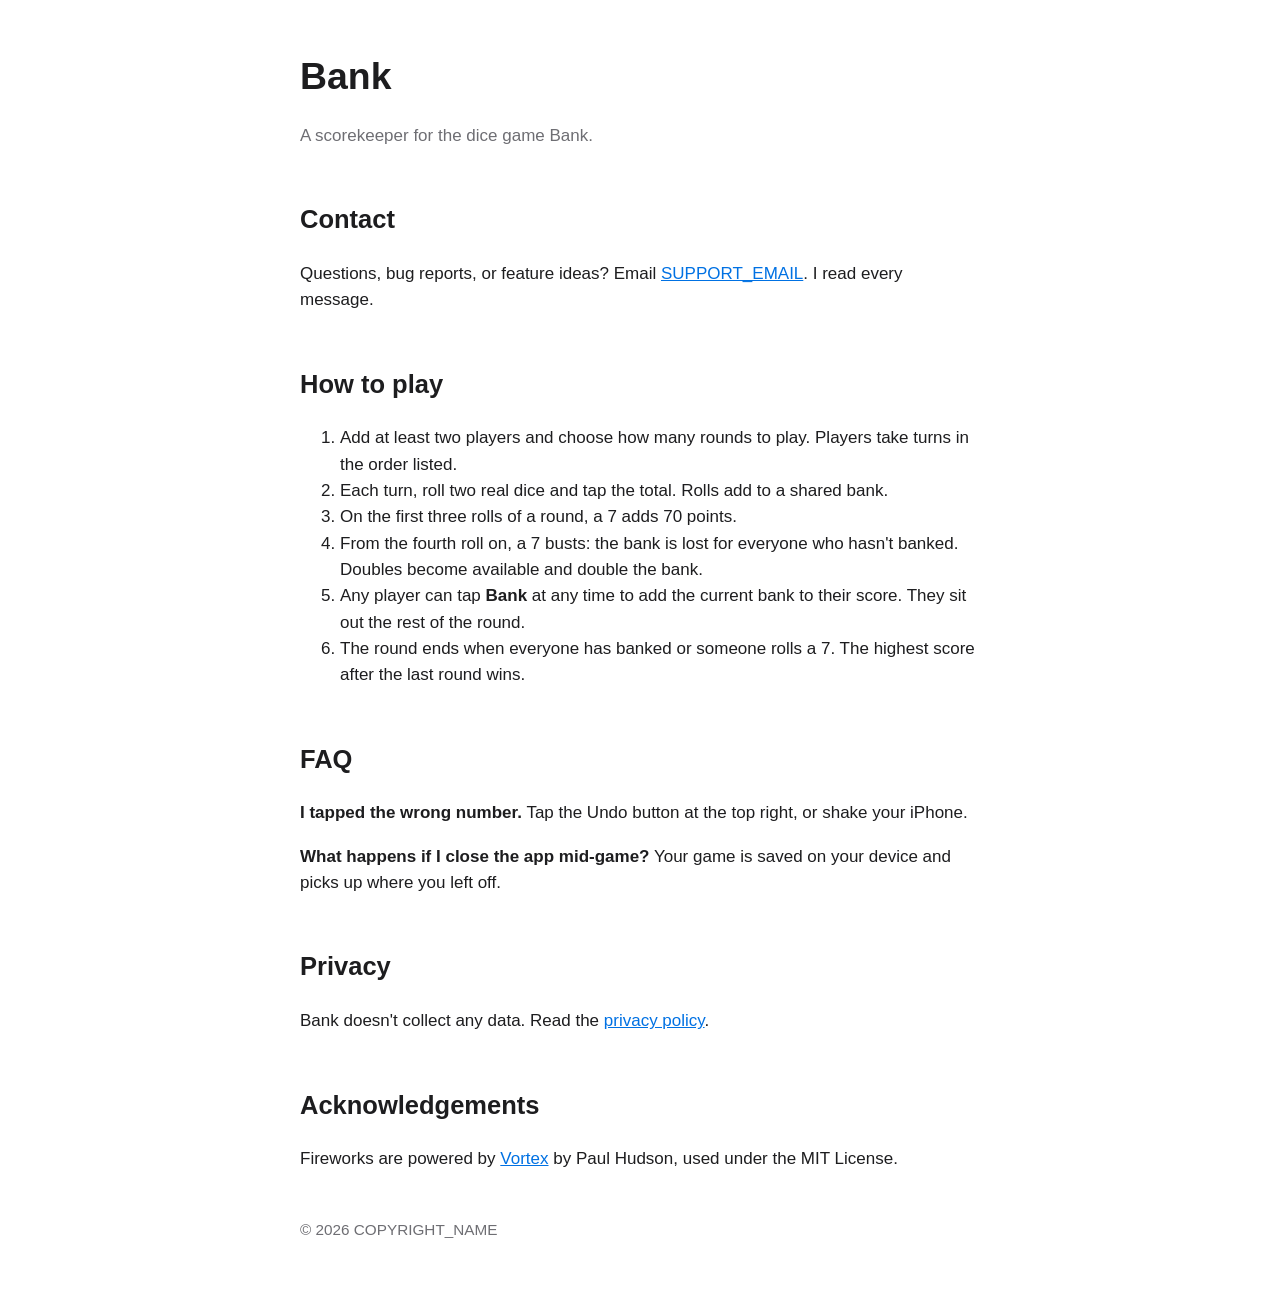
==== bank/index.html @ 3bd2f14f "Add static files" ====
<!doctype html>
<html lang="en">
<head>
  <meta charset="utf-8">
  <meta name="viewport" content="width=device-width, initial-scale=1">
  <title>Bank – Support</title>
  <link rel="stylesheet" href="style.css">
</head>
<body>
<main>
  <h1>Bank</h1>
  <p class="subtitle">A scorekeeper for the dice game Bank.</p>

  <h2>Contact</h2>
  <p>Questions, bug reports, or feature ideas? Email <a href="mailto:SUPPORT_EMAIL">SUPPORT_EMAIL</a>. I read every message.</p>

  <h2>How to play</h2>
  <ol>
    <li>Add at least two players and choose how many rounds to play. Players take turns in the order listed.</li>
    <li>Each turn, roll two real dice and tap the total. Rolls add to a shared bank.</li>
    <li>On the first three rolls of a round, a 7 adds 70 points.</li>
    <li>From the fourth roll on, a 7 busts: the bank is lost for everyone who hasn't banked. Doubles become available and double the bank.</li>
    <li>Any player can tap <strong>Bank</strong> at any time to add the current bank to their score. They sit out the rest of the round.</li>
    <li>The round ends when everyone has banked or someone rolls a 7. The highest score after the last round wins.</li>
  </ol>

  <h2>FAQ</h2>
  <p><strong>I tapped the wrong number.</strong> Tap the Undo button at the top right, or shake your iPhone.</p>
  <p><strong>What happens if I close the app mid-game?</strong> Your game is saved on your device and picks up where you left off.</p>

  <h2>Privacy</h2>
  <p>Bank doesn't collect any data. Read the <a href="privacy.html">privacy policy</a>.</p>

  <h2>Acknowledgements</h2>
  <p>Fireworks are powered by <a href="https://github.com/twostraws/Vortex">Vortex</a> by Paul Hudson, used under the MIT License.</p>

  <footer>© 2026 COPYRIGHT_NAME</footer>
</main>
</body>
</html>
---- bank/style.css ----
:root { color-scheme: light dark; --text: #1d1d1f; --muted: #6e6e73; --bg: #ffffff; --accent: #0071e3; }
@media (prefers-color-scheme: dark) { :root { --text: #f5f5f7; --muted: #a1a1a6; --bg: #000000; --accent: #2997ff; } }
body { margin: 0; background: var(--bg); color: var(--text); font: 17px/1.55 -apple-system, BlinkMacSystemFont, "Helvetica Neue", sans-serif; }
main { max-width: 680px; margin: 0 auto; padding: 48px 16px 64px; }
h1 { font-size: 2.2em; margin: 0 0 4px; }
h2 { margin-top: 2em; }
.subtitle, footer { color: var(--muted); }
a { color: var(--accent); }
footer { margin-top: 3em; font-size: 0.9em; }
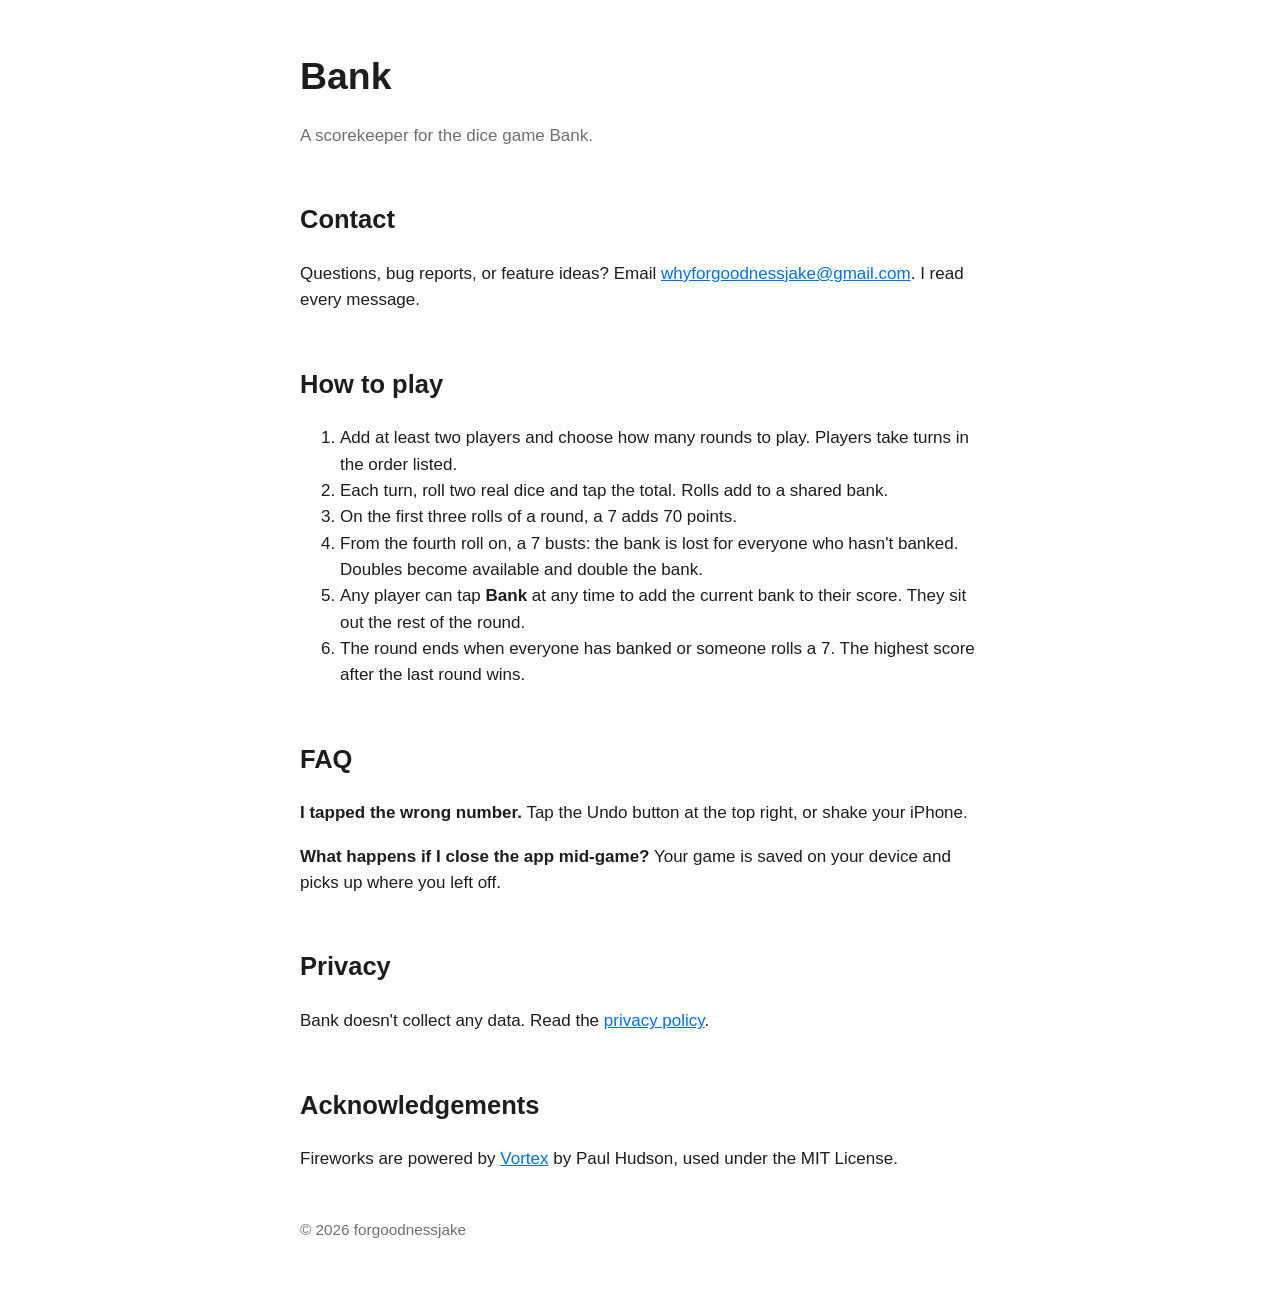
==== commit 450d1ee8: "Fill in the blanks" ====
--- a/bank/index.html
+++ b/bank/index.html
@@ -12,7 +12,7 @@
   <p class="subtitle">A scorekeeper for the dice game Bank.</p>
 
   <h2>Contact</h2>
-  <p>Questions, bug reports, or feature ideas? Email <a href="mailto:SUPPORT_EMAIL">SUPPORT_EMAIL</a>. I read every message.</p>
+  <p>Questions, bug reports, or feature ideas? Email <a href="mailto:whyforgoodnessjake@gmail.com">whyforgoodnessjake@gmail.com</a>. I read every message.</p>
 
   <h2>How to play</h2>
   <ol>
@@ -34,7 +34,7 @@
   <h2>Acknowledgements</h2>
   <p>Fireworks are powered by <a href="https://github.com/twostraws/Vortex">Vortex</a> by Paul Hudson, used under the MIT License.</p>
 
-  <footer>© 2026 COPYRIGHT_NAME</footer>
+  <footer>© 2026 forgoodnessjake</footer>
 </main>
 </body>
 </html>
